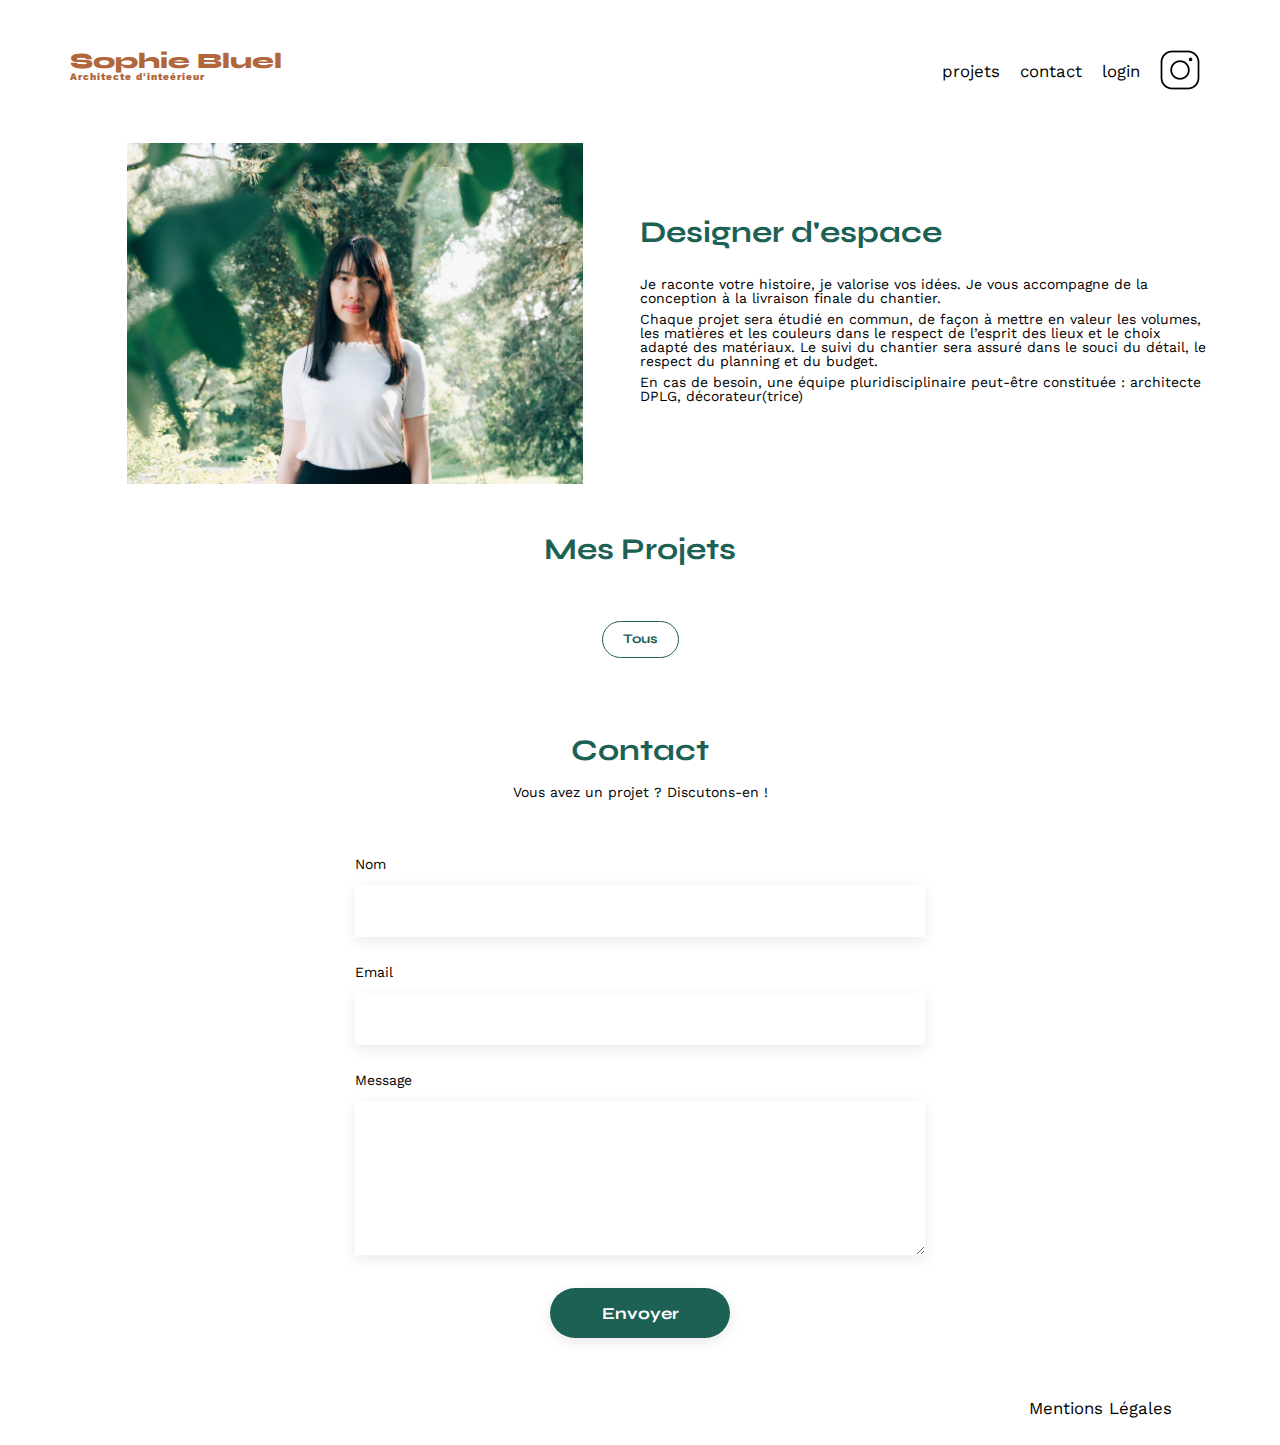
==== FrontEnd/index.html @ fb5fcbe3 "création des filtres" ====
<!DOCTYPE html>
<html lang="fr">
<head>
	<meta charset="UTF-8">
	<title>Sophie Bluel - Architecte d'intérieur</title>
	<meta name="viewport" content="width=device-width, initial-scale=1.0">
	<link rel="preconnect" href="https://fonts.googleapis.com">
	<link rel="preconnect" href="https://fonts.gstatic.com" crossorigin>
	<link href="https://fonts.googleapis.com/css2?family=Syne:wght@700;800&family=Work+Sans&display=swap" rel="stylesheet">
	<meta name="description" content="">
	<link rel="stylesheet" href="./assets/style.css">
	<script src="script.js" defer></script>
</head>
<body>
<header>
	<h1>Sophie Bluel <span>Architecte d'inteérieur</span></h1>
	<nav>
		<ul>
			<li>projets</li>
			<li>contact</li>
			<li>login</li>
			<li><img src="./assets/icons/instagram.png" alt="Instagram"></li>
		</ul>
	</nav>
</header>
<main>
	<section id="introduction">
		<figure>
			<img src="./assets/images/sophie-bluel.png" alt="">
		</figure>
		<article>
			<h2>Designer d'espace</h2>
			<p>Je raconte votre histoire, je valorise vos idées. Je vous accompagne de la conception à la livraison finale du chantier.</p>
			<p>Chaque projet sera étudié en commun, de façon à mettre en valeur les volumes, les matières et les couleurs dans le respect de l’esprit des lieux et le choix adapté des matériaux. Le suivi du chantier sera assuré dans le souci du détail, le respect du planning et du budget.</p>
			<p>En cas de besoin, une équipe pluridisciplinaire peut-être constituée : architecte DPLG, décorateur(trice)</p>
		</article>
	</section>
	<section id="portfolio">
		<h2>Mes Projets</h2>
		<div class="filters">
			<button class="allImages">Tous</button>
		</div>
		<div class="gallery">
			<!-- Ici on va ajouter nos images grace à notre API et javascript
				<figure>
					<img>
					<figcaption></figcaption
				</figure>-->
		</div>
	</section>
	<section id="contact">
		<h2>Contact</h2>
		<p>Vous avez un projet ? Discutons-en !</p>
		<form action="#" method="post">
			<label for="name">Nom</label>
			<input type="text" name="name" id="name">
			<label for="email">Email</label>
			<input type="email" name="email" id="email">
			<label for="message">Message</label>
			<textarea name="message" id="message" cols="30" rows="10"></textarea>
			<input type="submit" value="Envoyer">
		</form>
	</section>
</main>

<footer>
	<nav>
		<ul>
			<li>Mentions Légales</li>
		</ul>
	</nav>
</footer>
</body>
</html>
---- FrontEnd/assets/style.css ----
/******STYLE PAR DÉFAUT*******/
html, body, div, span, applet, object, iframe,
h1, h2, h3, h4, h5, h6, p, blockquote, pre,
a, abbr, acronym, address, big, cite, code,
del, dfn, em, img, ins, kbd, q, s, samp,
small, strike, strong, sub, sup, tt, var,
b, u, i, center,
dl, dt, dd, ol, ul, li,
fieldset, form, label, legend,
table, caption, tbody, tfoot, thead, tr, th, td,
article, aside, canvas, details, embed,
figure, figcaption, footer, header, hgroup,
menu, nav, output, ruby, section, summary,
time, mark, audio, video {
	margin: 0;
	padding: 0;
	border: 0;
	font-size: 100%;
	font: inherit;
	vertical-align: baseline;
}
/* HTML5 display-role reset for older browsers */
article, aside, details, figcaption, figure,
footer, header, hgroup, menu, nav, section {
	display: block;
}
body {
	line-height: 1;
}
ol, ul {
	list-style: none;
}
blockquote, q {
	quotes: none;
}
blockquote:before, blockquote:after,
q:before, q:after {
	content: '';
	content: none;
}
table {
	border-collapse: collapse;
	border-spacing: 0;
}
/** end reset css**/
body {
	max-width: 1140px;
	margin:auto;
	font-family: 'Work Sans' ;
	font-size: 14px;
}
header {
	display: flex;
	justify-content: space-between;
	margin: 50px 0
}
section {
	margin: 50px 0
}

h1{
	display: flex;
	flex-direction: column;
	font-family: 'Syne';
	font-size: 22px;
	font-weight: 800;
	color: #B1663C
}

h1 > span {
	font-family: 'Work Sans';
	font-size:10px;
	letter-spacing: 0.1em;
;
}

h2{
	font-family: 'Syne';
	font-weight: 700;
	font-size: 30px;
	color: #1D6154
}
nav ul {
	display: flex;
	align-items: center;
	list-style-type: none;

}
nav li {
	padding: 0 10px;
	font-size: 1.2em;
}

li:hover {
	color: #B1663C;
}
#introduction {
	display: flex;
	align-items: center;
}
#introduction figure {
	flex: 1
}
#introduction img {
	display: block;
	margin: auto;
	width: 80%;
}

#introduction article {
	flex: 1
}
#introduction h2 {
	margin-bottom: 1em;
}

#introduction p {
	margin-bottom: 0.5em;
}
#portfolio h2 {
	text-align: center;
	margin-bottom: 1em;
}
.gallery {
	width: 100%;
	display: grid;
	grid-template-columns: 1fr 1fr 1fr;
	grid-column-gap: 20px;
	grid-row-gap: 20px;
}

.gallery img {
	width: 100%;

}
#contact {
	width: 50%;
margin: auto;
}
#contact > * {
	text-align: center;

}
#contact h2{
	margin-bottom: 20px;
}
#contact form {
	text-align: left;
	margin-top:30px;
	display: flex;
	flex-direction: column;
}

#contact input {
	height: 50px;
	font-size: 1.2em;
	border: none;
	box-shadow: 0px 4px 14px rgba(0, 0, 0, 0.09);
}
#contact label {
	margin: 2em 0 1em 0;
}
#contact textarea {
	border: none;
	box-shadow: 0px 4px 14px rgba(0, 0, 0, 0.09);
}

input[type="submit"]{
	font-family: 'Syne';
	font-weight: 700;
	color: white;
	background-color: #1D6154;
	margin : 2em auto ;
	width: 180px;
	text-align: center;
	border-radius: 60px ;
}

footer nav ul {
	display: flex;
	justify-content: flex-end;
	margin: 2em
}



/*****style buttons******/

.filters {
	width: 50%;
	margin: auto;
	display: flex;
	justify-content: space-between;
	gap: 1em;
}

.filters button{
	font-family: 'Syne';
	font-weight: 700;
	height: 37px;
	color: #1D6154;
	background-color: white;
	margin : 2em auto ;
	width: auto;
	text-align: center;
	border-radius: 60px ;
	border: 1px solid #1D6154;
	padding-left: 20px;
	padding-right: 20px;
}


.filters button:hover,
.filters button:focus {
	background-color: #1D6154;
	color: white;
}
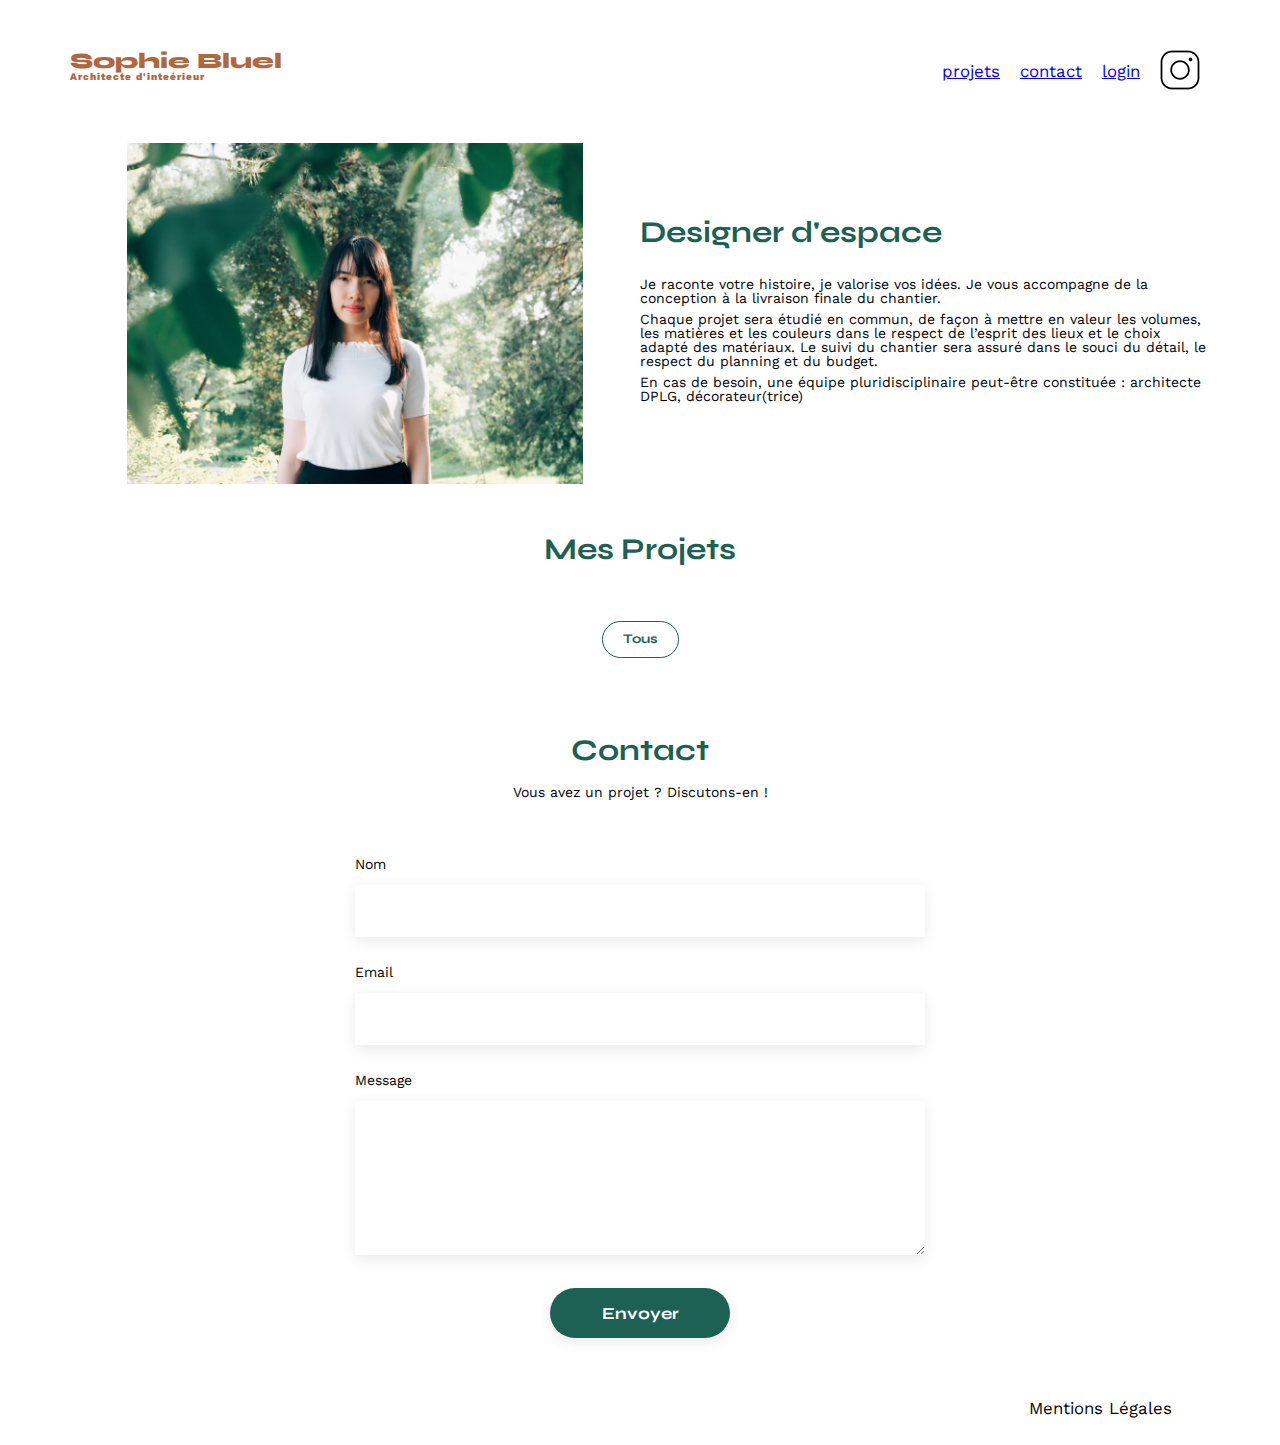
==== commit 136fc4d1: "changements dans l'index, le login.html, le css et ajout d'un fichier login.js" ====
--- a/FrontEnd/index.html
+++ b/FrontEnd/index.html
@@ -16,9 +16,9 @@
 	<h1>Sophie Bluel <span>Architecte d'inteérieur</span></h1>
 	<nav>
 		<ul>
-			<li>projets</li>
-			<li>contact</li>
-			<li>login</li>
+			<li><a href="#portfolio">projets</a></li>
+			<li><a href="#contact">contact</a></li>
+			<li><a href="#login">login</a></li>
 			<li><img src="./assets/icons/instagram.png" alt="Instagram"></li>
 		</ul>
 	</nav>
--- a/FrontEnd/assets/style.css
+++ b/FrontEnd/assets/style.css
@@ -1,5 +1,6 @@
 
 /******STYLE PAR DÉFAUT*******/
+
 html, body, div, span, applet, object, iframe,
 h1, h2, h3, h4, h5, h6, p, blockquote, pre,
 a, abbr, acronym, address, big, cite, code,
@@ -20,30 +21,38 @@
 	font: inherit;
 	vertical-align: baseline;
 }
+
 /* HTML5 display-role reset for older browsers */
+
 article, aside, details, figcaption, figure,
 footer, header, hgroup, menu, nav, section {
 	display: block;
 }
+
 body {
 	line-height: 1;
 }
+
 ol, ul {
 	list-style: none;
 }
+
 blockquote, q {
 	quotes: none;
 }
+
 blockquote:before, blockquote:after,
 q:before, q:after {
 	content: '';
 	content: none;
 }
+
 table {
 	border-collapse: collapse;
 	border-spacing: 0;
 }
 /** end reset css**/
+
 body {
 	max-width: 1140px;
 	margin:auto;
@@ -72,20 +81,18 @@
 	font-family: 'Work Sans';
 	font-size:10px;
 	letter-spacing: 0.1em;
-;
 }
 
 h2{
 	font-family: 'Syne';
 	font-weight: 700;
 	font-size: 30px;
-	color: #1D6154
+	color: #1D6154;
 }
 nav ul {
 	display: flex;
 	align-items: center;
 	list-style-type: none;
-
 }
 nav li {
 	padding: 0 10px;
@@ -95,13 +102,16 @@
 li:hover {
 	color: #B1663C;
 }
+
 #introduction {
 	display: flex;
 	align-items: center;
 }
+
 #introduction figure {
-	flex: 1
-}
+	flex: 1;
+}
+
 #introduction img {
 	display: block;
 	margin: auto;
@@ -109,8 +119,9 @@
 }
 
 #introduction article {
-	flex: 1
-}
+	flex: 1;
+}
+
 #introduction h2 {
 	margin-bottom: 1em;
 }
@@ -118,10 +129,12 @@
 #introduction p {
 	margin-bottom: 0.5em;
 }
+
 #portfolio h2 {
 	text-align: center;
 	margin-bottom: 1em;
 }
+
 .gallery {
 	width: 100%;
 	display: grid;
@@ -132,35 +145,45 @@
 
 .gallery img {
 	width: 100%;
-
-}
-#contact {
+}
+
+#contact,
+#login {
 	width: 50%;
-margin: auto;
-}
-#contact > * {
-	text-align: center;
-
-}
-#contact h2{
+	margin: auto;
+}
+
+#contact > *,
+#login > * {
+	text-align: center;
+}
+
+#contact h2,
+#login h2 {
 	margin-bottom: 20px;
 }
-#contact form {
+
+#contact form,
+#login form {
 	text-align: left;
 	margin-top:30px;
 	display: flex;
 	flex-direction: column;
 }
 
-#contact input {
+#contact input,
+#login input {
 	height: 50px;
 	font-size: 1.2em;
 	border: none;
 	box-shadow: 0px 4px 14px rgba(0, 0, 0, 0.09);
 }
-#contact label {
+
+#contact label,
+#login label {
 	margin: 2em 0 1em 0;
 }
+
 #contact textarea {
 	border: none;
 	box-shadow: 0px 4px 14px rgba(0, 0, 0, 0.09);
@@ -183,9 +206,7 @@
 	margin: 2em
 }
 
-
-
-/*****style buttons******/
+/***** STYLE BUTTONS ******/
 
 .filters {
 	width: 50%;
@@ -216,3 +237,19 @@
 	background-color: #1D6154;
 	color: white;
 }
+
+/******** STYLE PAGE LOGIN ********/
+
+#login h2 {
+	margin-top: 150px;
+}
+
+#login input[type="submit"] {
+	margin-top: 50px;
+}
+
+.login {
+	display: flex;
+	justify-content: center;
+	color: black;
+}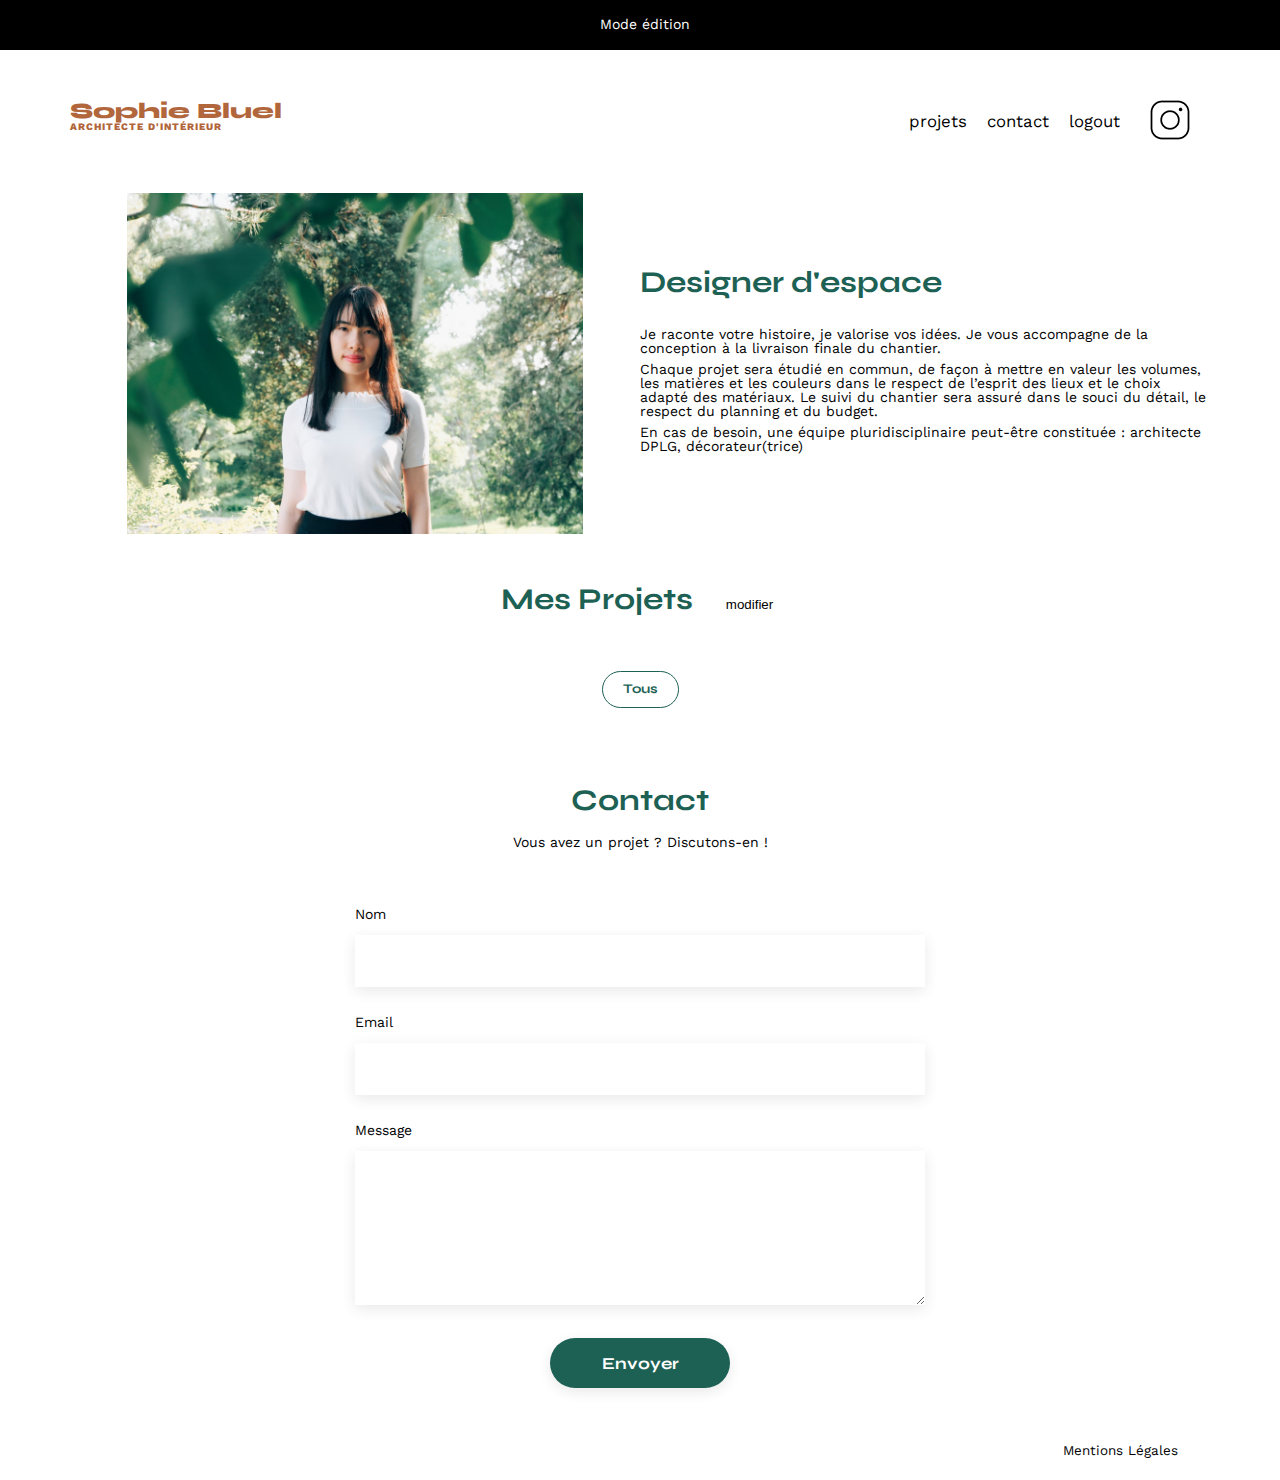
==== commit a53af1b2: "création de l'édit de la page" ====
--- a/FrontEnd/index.html
+++ b/FrontEnd/index.html
@@ -7,18 +7,26 @@
 	<link rel="preconnect" href="https://fonts.googleapis.com">
 	<link rel="preconnect" href="https://fonts.gstatic.com" crossorigin>
 	<link href="https://fonts.googleapis.com/css2?family=Syne:wght@700;800&family=Work+Sans&display=swap" rel="stylesheet">
+	<link rel="stylesheet" href="https://cdnjs.cloudflare.com/ajax/libs/font-awesome/6.2.1/css/all.min.css"
+		integrity="sha512-MV7K8+y+gLIBoVD59lQIYicR65iaqukzvf/nwasF0nqhPay5w/9lJmVM2hMDcnK1OnMGCdVK+iQrJ7lzPJQd1w=="
+		crossorigin="anonymous" referrerpolicy="no-referrer" />
 	<meta name="description" content="">
 	<link rel="stylesheet" href="./assets/style.css">
 	<script src="script.js" defer></script>
 </head>
+
 <body>
+<aside class="edit hidden">
+	<p><i class="fa-regular fa-pen-to-square"></i>Mode édition</p>
+</aside>
 <header>
-	<h1>Sophie Bluel <span>Architecte d'inteérieur</span></h1>
+	<h1>Sophie Bluel <span>ARCHITECTE D'INTÉRIEUR</span></h1>
 	<nav>
 		<ul>
 			<li><a href="#portfolio">projets</a></li>
 			<li><a href="#contact">contact</a></li>
-			<li><a href="#login">login</a></li>
+			<li class="login"><a href="login.HTML">login</a></li>
+			<li class="logout hidden"><a href="login.HTML">logout</a></li>
 			<li><img src="./assets/icons/instagram.png" alt="Instagram"></li>
 		</ul>
 	</nav>
@@ -36,7 +44,7 @@
 		</article>
 	</section>
 	<section id="portfolio">
-		<h2>Mes Projets</h2>
+		<h2>Mes Projets <button class="modify-button hidden"><i class="fa-regular fa-pen-to-square"></i>modifier</button></h2>
 		<div class="filters">
 			<button class="allImages">Tous</button>
 		</div>
@@ -63,7 +71,7 @@
 	</section>
 </main>
 
-<footer>
+<footer class="index-footer">
 	<nav>
 		<ul>
 			<li>Mentions Légales</li>
--- a/FrontEnd/assets/style.css
+++ b/FrontEnd/assets/style.css
@@ -54,15 +54,15 @@
 /** end reset css**/
 
 body {
+	font-family: 'Work Sans' ;
+	font-size: 14px;
+}
+header {
 	max-width: 1140px;
 	margin:auto;
-	font-family: 'Work Sans' ;
-	font-size: 14px;
-}
-header {
 	display: flex;
 	justify-content: space-between;
-	margin: 50px 0
+	padding-top: 50px;
 }
 section {
 	margin: 50px 0
@@ -94,12 +94,20 @@
 	align-items: center;
 	list-style-type: none;
 }
-nav li {
+nav li,
+nav li img{
 	padding: 0 10px;
 	font-size: 1.2em;
 }
 
-li:hover {
+li a,
+li img {
+	color: black;
+	text-decoration: none;
+}
+
+li a:hover,
+li img:hover {
 	color: #B1663C;
 }
 
@@ -206,6 +214,14 @@
 	margin: 2em
 }
 
+.login-footer {
+	margin-top: 30%;
+}
+
+.index-footer,
+.login-footer {
+	font-size: 0.8em;
+}
 /***** STYLE BUTTONS ******/
 
 .filters {
@@ -252,4 +268,42 @@
 	display: flex;
 	justify-content: center;
 	color: black;
+}
+
+/********* STYLE EDITION *********/
+
+.edit {
+	background-color: black;
+	color: white;
+	width: 100%;
+	display: flex;
+	justify-content: center;
+	align-items: center;
+	height: 50px;
+}
+
+.modify-button {
+	border: none;
+	background-color: white;
+	margin-left: 10px;
+}
+
+.fa-pen-to-square {
+	margin-right: 10px;
+}
+
+footer {
+	max-width: 1140px;
+	margin:auto;
+}
+
+main {
+	max-width: 1140px;
+	margin:auto;
+}
+
+
+.edit p {
+	text-align: center;
+	padding-top: 17px;
 }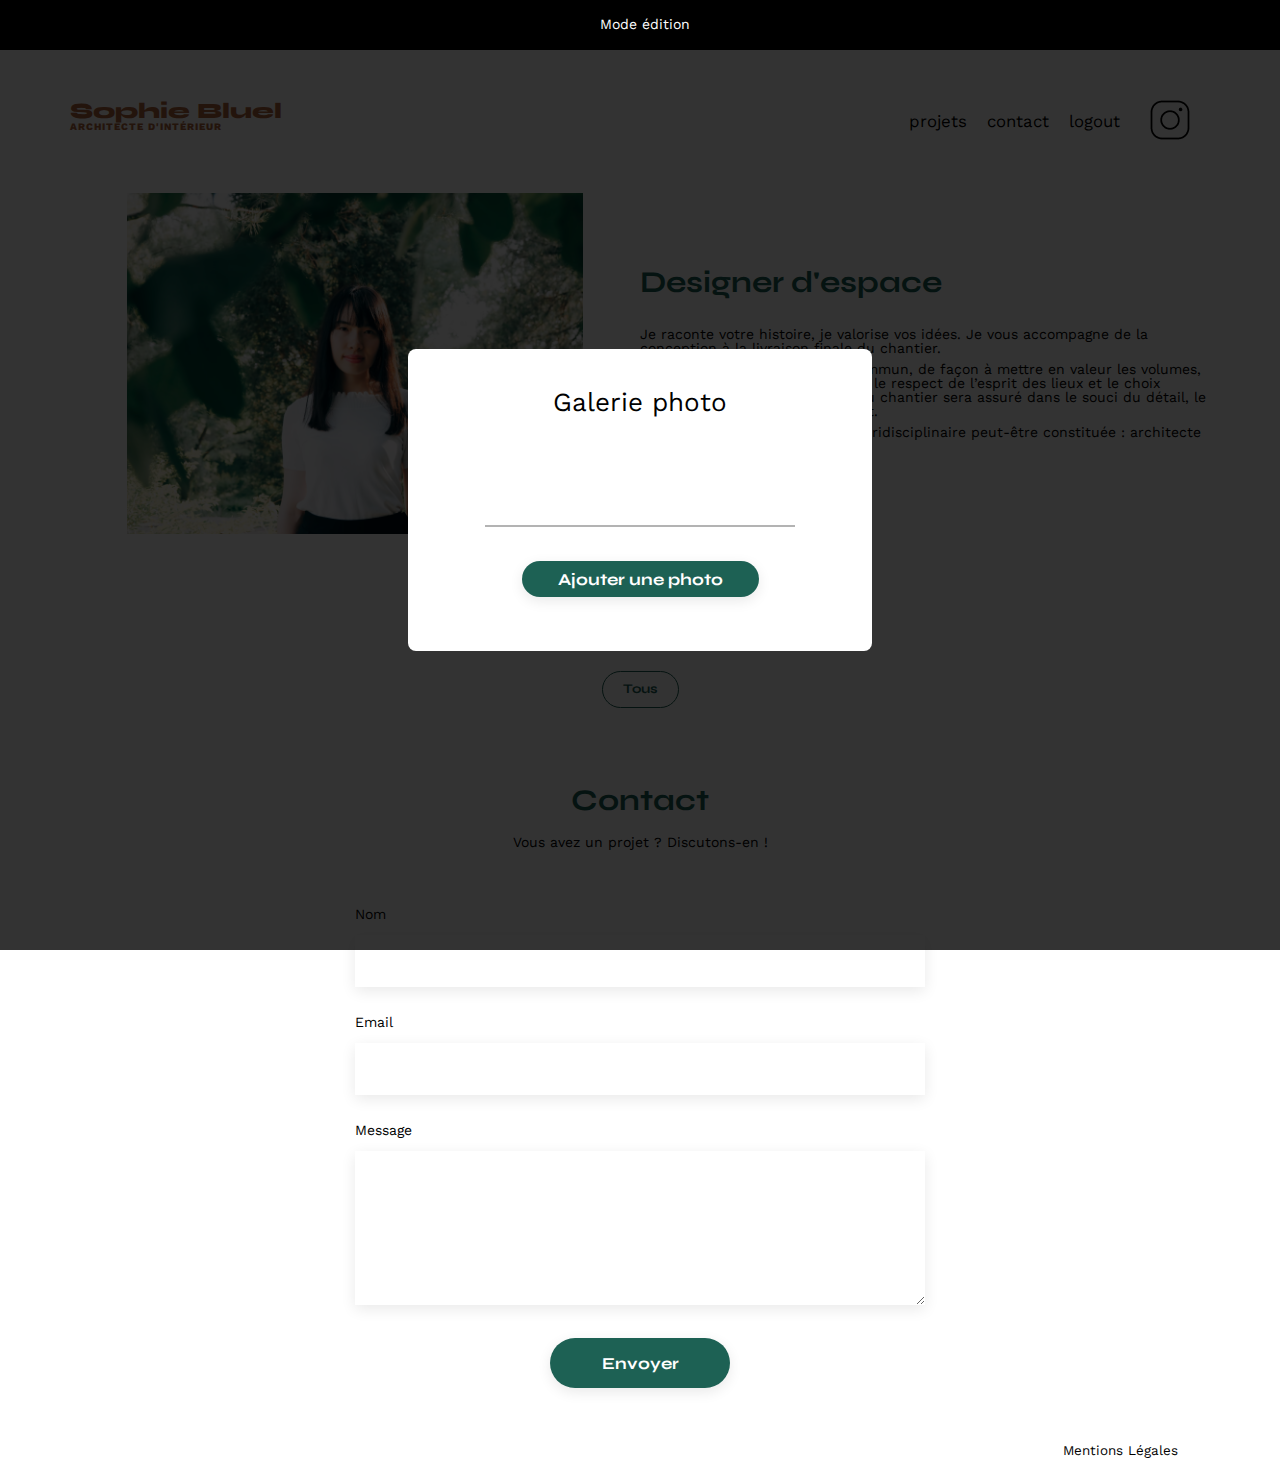
==== commit 016ebd90: "Création de la modale côté HTML et CSS" ====
--- a/FrontEnd/index.html
+++ b/FrontEnd/index.html
@@ -44,7 +44,7 @@
 		</article>
 	</section>
 	<section id="portfolio">
-		<h2>Mes Projets <button class="modify-button hidden"><i class="fa-regular fa-pen-to-square"></i>modifier</button></h2>
+		<h2>Mes Projets <button class="modify-button hidden"><i class="fa-regular fa-pen-to-square"></i><a href="#modale"></a>modifier</button></h2>
 		<div class="filters">
 			<button class="allImages">Tous</button>
 		</div>
@@ -55,6 +55,61 @@
 					<figcaption></figcaption
 				</figure>-->
 		</div>
+	</section>
+	<section id="modal">
+		<div class="gallery-modal">
+			<i class="fa-solid fa-xmark"></i>
+			<h3>Galerie photo </h3>
+			<div class="figure-modal">
+				<!--<figure>
+					<img src="assets/images/abajour-tahina.png" alt="Abajour Tahina">
+					<figcaption><i class= "delete-img fa-solid fa-trash-can"></i></figcaption>
+				</figure>
+				<figure>
+					<img src="assets/images/abajour-tahina.png" alt="Abajour Tahina">
+					<figcaption><i class= "delete-img fa-solid fa-trash-can"></i></figcaption>
+				</figure>
+				<figure>
+					<img src="assets/images/abajour-tahina.png" alt="Abajour Tahina">
+					<figcaption><i class= "delete-img fa-solid fa-trash-can"></i></figcaption>
+				</figure>
+				<figure>
+					<img src="assets/images/abajour-tahina.png" alt="Abajour Tahina">
+					<figcaption><i class= "delete-img fa-solid fa-trash-can"></i></figcaption>
+				</figure>
+				<figure>
+					<img src="assets/images/abajour-tahina.png" alt="Abajour Tahina">
+					<figcaption><i class= "delete-img fa-solid fa-trash-can"></i></figcaption>
+				</figure>
+				<figure>
+					<img src="assets/images/abajour-tahina.png" alt="Abajour Tahina">
+					<figcaption><i class= "delete-img fa-solid fa-trash-can"></i></figcaption>
+				</figure>
+				<figure>
+					<img src="assets/images/abajour-tahina.png" alt="Abajour Tahina">
+					<figcaption><i class= "delete-img fa-solid fa-trash-can"></i></figcaption>
+				</figure>
+				<figure>
+					<img src="assets/images/abajour-tahina.png" alt="Abajour Tahina">
+					<figcaption><i class= "delete-img fa-solid fa-trash-can"></i></figcaption>
+				</figure>
+				<figure>
+					<img src="assets/images/abajour-tahina.png" alt="Abajour Tahina">
+					<figcaption><i class= "delete-img fa-solid fa-trash-can"></i></figcaption>
+				</figure>
+				<figure>
+					<img src="assets/images/abajour-tahina.png" alt="Abajour Tahina">
+					<figcaption><i class= "delete-img fa-solid fa-trash-can"></i></figcaption>
+				</figure>
+				<figure>
+					<img src="assets/images/abajour-tahina.png" alt="Abajour Tahina">
+					<figcaption><i class= "delete-img fa-solid fa-trash-can"></i></figcaption>
+				</figure>-->
+			</div>
+			<div class="border"></div>
+			<input class="addImage" type="submit" value="Ajouter une photo">
+		</div>
+		
 	</section>
 	<section id="contact">
 		<h2>Contact</h2>
--- a/FrontEnd/assets/style.css
+++ b/FrontEnd/assets/style.css
@@ -306,4 +306,103 @@
 .edit p {
 	text-align: center;
 	padding-top: 17px;
+}
+
+
+/***** STYLE MODALE GALLERY *****/
+
+#modal * {
+	column-gap: 10px;
+	row-gap: 20px;
+}
+
+#modal {
+	position: fixed;
+	display: flex;
+	justify-content: center;
+	align-items: center;
+	top: 0;
+	left: 0;
+	width: 100%;
+	height: 100%;
+	background: rgba(0, 0, 0, 0.8);
+	/*display: none;*/
+}
+
+.gallery-modal {
+	border-radius: 8px;
+	background-color: white;
+	width: 30%;
+	height: auto;
+	max-width: calc(100vw - 20px);
+	max-height: calc(100vh - 20px);
+	padding: 20px;
+	padding-left: 40px;
+	padding-right: 40px;
+}
+
+.figure-modal {
+	z-index: 3;
+	display: grid;
+	grid-template-columns: 1fr 1fr 1fr 1fr 1fr;
+	grid-column-gap: 10px;
+	padding: 20px;
+}
+
+.fa-xmark {
+	display: block;
+	text-align: end;
+}
+
+.gallery-modal input {
+	display: flex;
+	justify-content: center;
+	width: 237px;
+	height: 36px;
+	font-size: 1.2em;
+	border: none;
+	box-shadow: 0px 4px 14px rgba(0, 0, 0, 0.09);
+}
+
+h3 {
+	font-size: 26px;
+	display: flex;
+	justify-content: center;
+	padding: 20px;
+}
+
+#modal img {
+	width: 100%;
+	position: relative;
+	
+}
+
+.figure-modal {
+	position: relative;
+}
+
+.border {
+	border: #b3b3b3 solid 1px;
+	width: 80%;
+	height: auto;
+	margin: auto;
+	margin-top: 50px;
+}
+
+figcaption {
+	position: relative;
+}
+
+.figure-modal i {
+	position: absolute;
+	z-index: 5;
+	justify-content: flex-end;
+	top: -90px;
+	right: 6px;
+	display: block;
+	background-color: black;
+	color: white;
+	padding: 3px;
+	border-radius: 5px;
+	font-size: 10px;
 }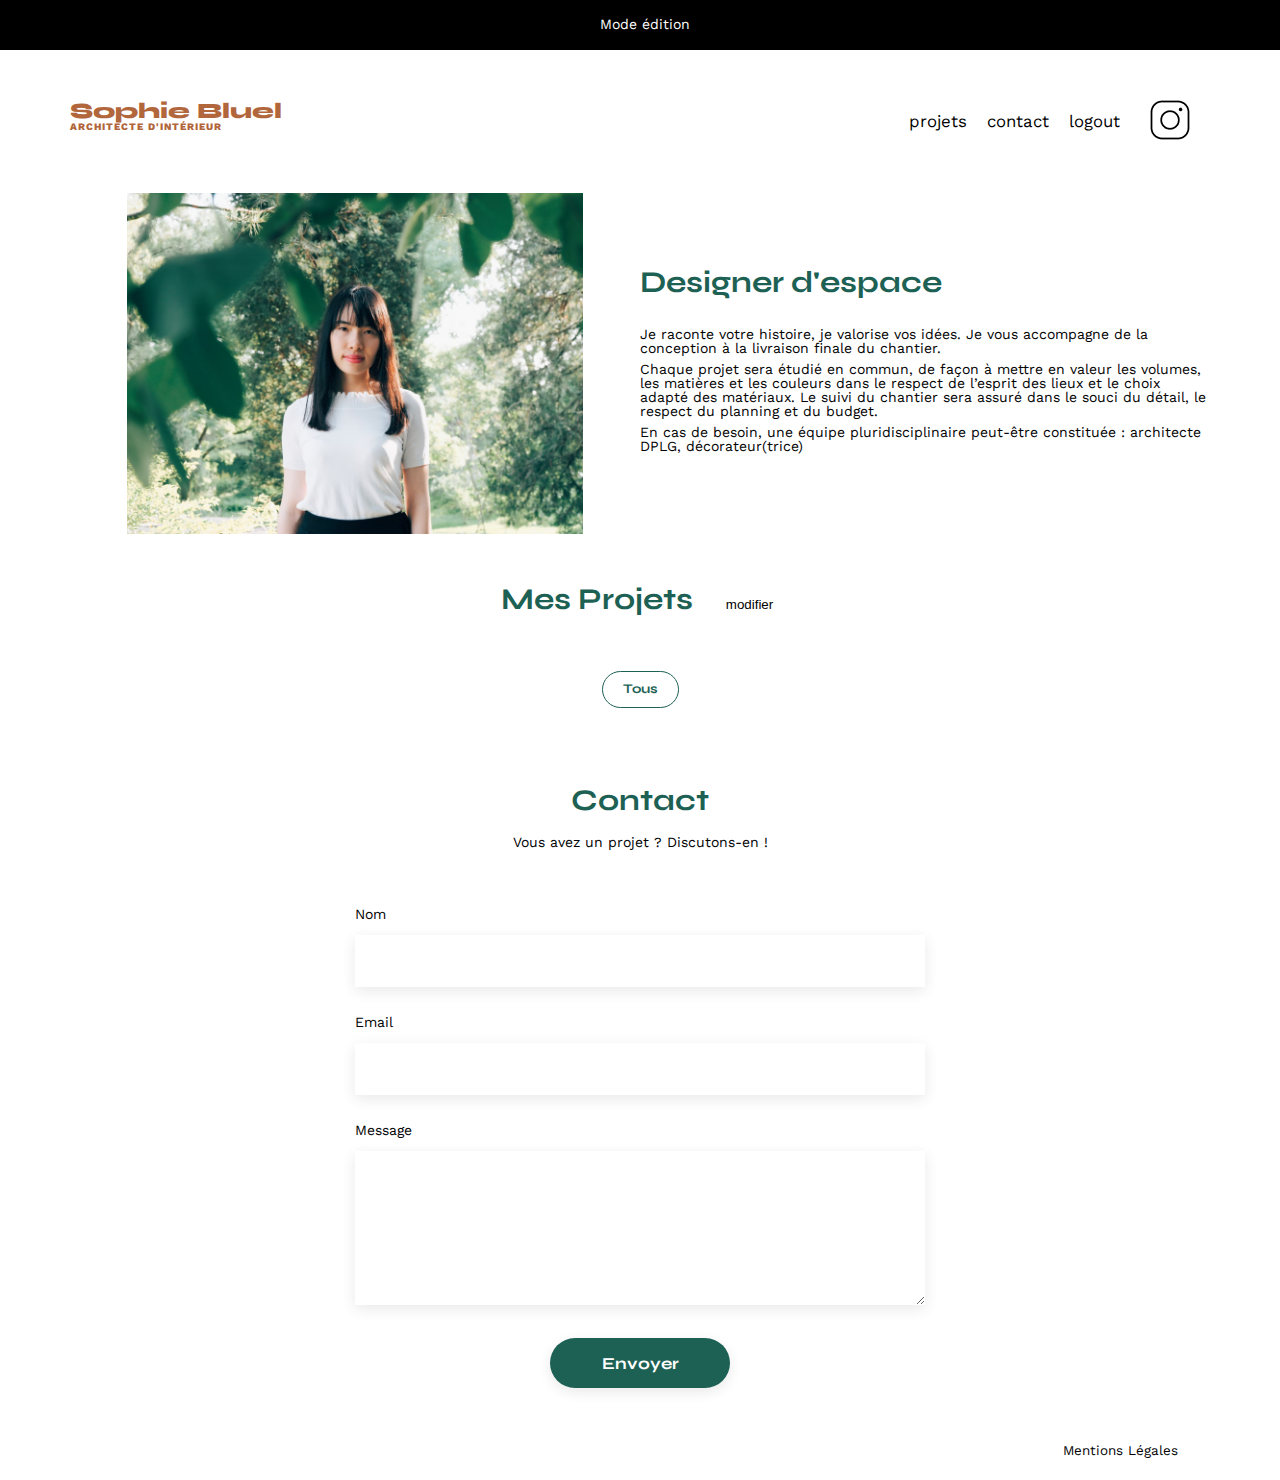
==== commit 8b8a55cd: "renommage" ====
--- a/FrontEnd/index.html
+++ b/FrontEnd/index.html
@@ -56,7 +56,7 @@
 				</figure>-->
 		</div>
 	</section>
-	<section id="modal">
+	<section id="modal1">
 		<div class="gallery-modal">
 			<i class="fa-solid fa-xmark"></i>
 			<h3>Galerie photo </h3>
@@ -109,7 +109,6 @@
 			<div class="border"></div>
 			<input class="addImage" type="submit" value="Ajouter une photo">
 		</div>
-		
 	</section>
 	<section id="contact">
 		<h2>Contact</h2>
--- a/FrontEnd/assets/style.css
+++ b/FrontEnd/assets/style.css
@@ -311,22 +311,23 @@
 
 /***** STYLE MODALE GALLERY *****/
 
-#modal * {
+#modal1 * {
 	column-gap: 10px;
 	row-gap: 20px;
 }
 
-#modal {
+#modal1 {
 	position: fixed;
 	display: flex;
 	justify-content: center;
 	align-items: center;
+	margin: auto;
 	top: 0;
 	left: 0;
 	width: 100%;
 	height: 100%;
 	background: rgba(0, 0, 0, 0.8);
-	/*display: none;*/
+	display: none;
 }
 
 .gallery-modal {
@@ -342,7 +343,6 @@
 }
 
 .figure-modal {
-	z-index: 3;
 	display: grid;
 	grid-template-columns: 1fr 1fr 1fr 1fr 1fr;
 	grid-column-gap: 10px;
@@ -371,10 +371,9 @@
 	padding: 20px;
 }
 
-#modal img {
+.figure-modal img {
 	width: 100%;
 	position: relative;
-	
 }
 
 .figure-modal {
@@ -395,7 +394,6 @@
 
 .figure-modal i {
 	position: absolute;
-	z-index: 5;
 	justify-content: flex-end;
 	top: -90px;
 	right: 6px;
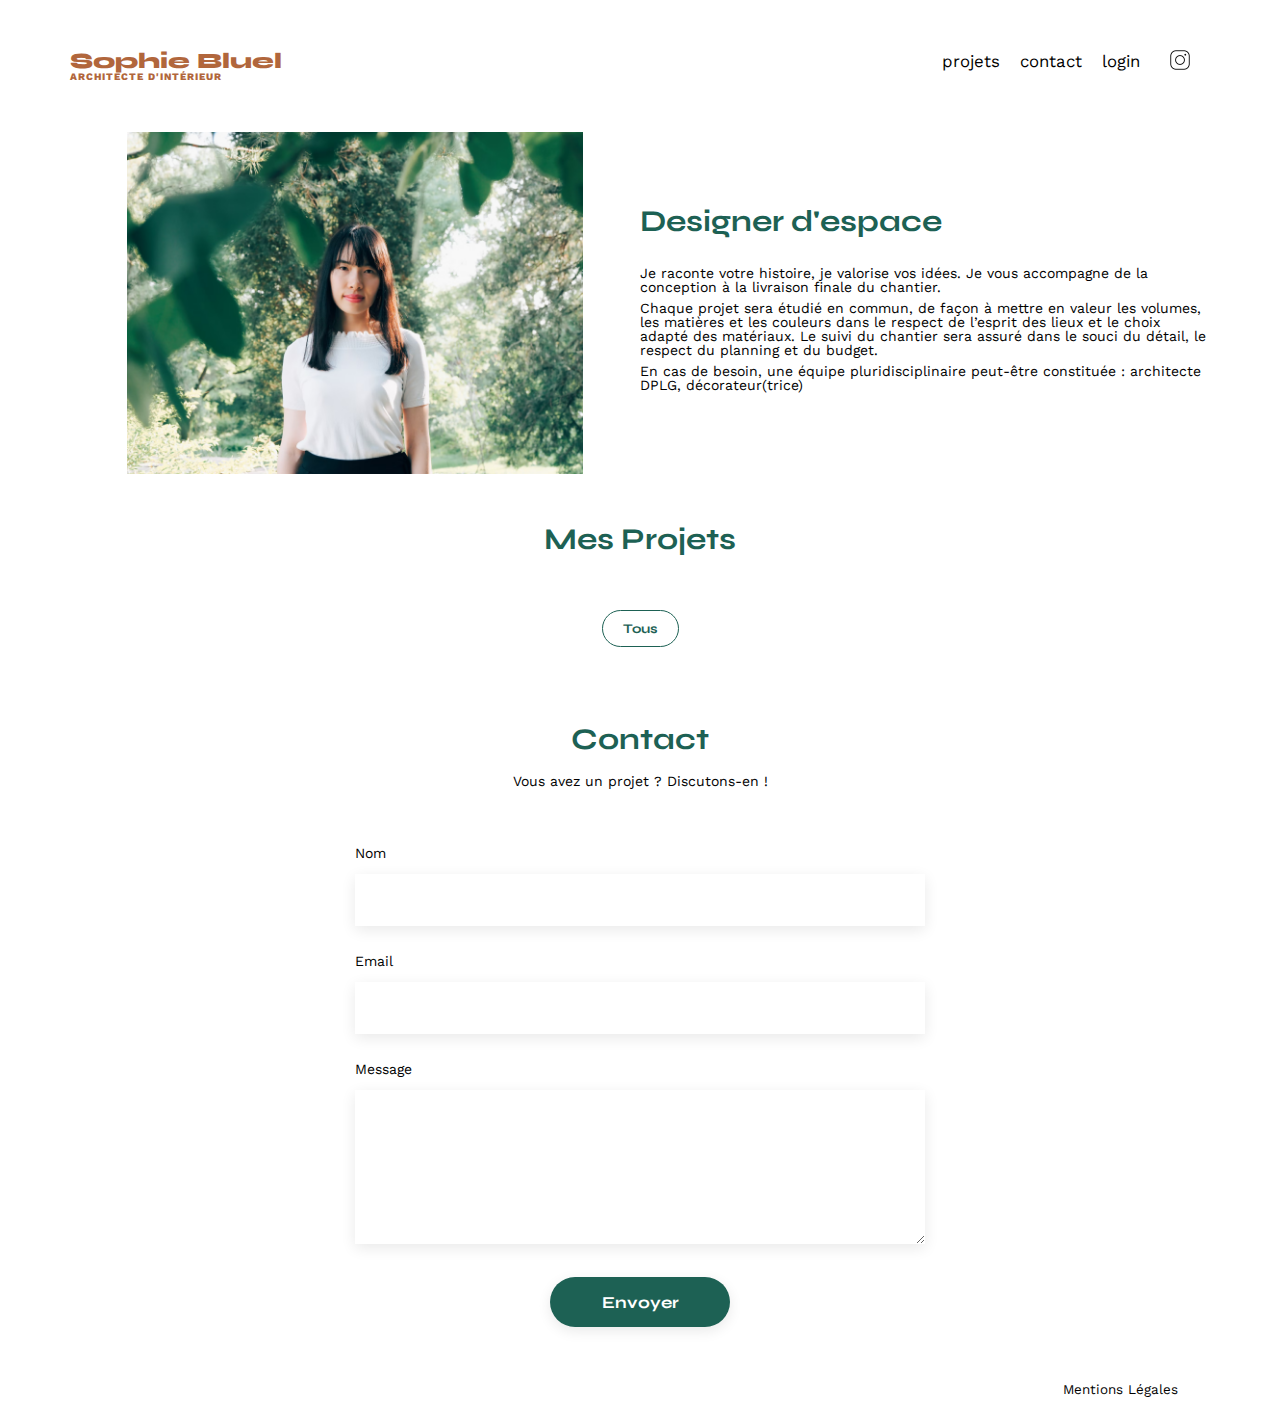
==== commit 5aab51e6: "Création de la modale 2 en HTML CSS et JS + changements login/logout JS" ====
--- a/FrontEnd/index.html
+++ b/FrontEnd/index.html
@@ -16,9 +16,9 @@
 </head>
 
 <body>
-<aside class="edit hidden">
+<div class="edit hidden">
 	<p><i class="fa-regular fa-pen-to-square"></i>Mode édition</p>
-</aside>
+</div>
 <header>
 	<h1>Sophie Bluel <span>ARCHITECTE D'INTÉRIEUR</span></h1>
 	<nav>
@@ -27,7 +27,7 @@
 			<li><a href="#contact">contact</a></li>
 			<li class="login"><a href="login.HTML">login</a></li>
 			<li class="logout hidden"><a href="login.HTML">logout</a></li>
-			<li><img src="./assets/icons/instagram.png" alt="Instagram"></li>
+			<li><a href="#"><img src="./assets/icons/instagram.png" alt="Instagram"></a></li>
 		</ul>
 	</nav>
 </header>
@@ -61,7 +61,7 @@
 			<i class="fa-solid fa-xmark"></i>
 			<h3>Galerie photo </h3>
 			<div class="figure-modal">
-				<!--<figure>
+			<!--<figure>
 					<img src="assets/images/abajour-tahina.png" alt="Abajour Tahina">
 					<figcaption><i class= "delete-img fa-solid fa-trash-can"></i></figcaption>
 				</figure>
@@ -107,7 +107,35 @@
 				</figure>-->
 			</div>
 			<div class="border"></div>
-			<input class="addImage" type="submit" value="Ajouter une photo">
+			<input class="addImage" type="submit" value="Ajouter une photo"/>
+		</div>
+	</section>
+	<section id="modal2">
+		<div class="add-photo-modal">
+			<div class="icone">
+				<i class="fa-solid fa-arrow-left"></i>
+				<i class="fa-solid fa-xmark close-modal2"></i>
+			</div>
+			<h3>Ajout photo </h3>
+			<form method="post" action="#" id="form">
+				<div class="form">
+					<div class="blue-rectangle">
+						<i class="fa-regular fa-image"></i>
+						<div class="imgAdded">
+							<!-- créer en JS-->
+						</div>
+						<label for="img-upload" class="new-img-button">+ Ajouter photo</label>
+						<input type="file" id="img-upload" accept="image/"/>
+						<p class="paragraph">jpg, png : 4mo max</p>
+					</div>
+					<label for="title">Titre</label>
+            		<input type="text" name="title" id="title"/>
+					<label for="category">Catégorie</label>	
+					<select name="category" id="category"></select>
+				</div>
+				<div class="border"></div>
+				<input class="validate" type="submit" value="Valider">
+			</form>
 		</div>
 	</section>
 	<section id="contact">
--- a/FrontEnd/assets/style.css
+++ b/FrontEnd/assets/style.css
@@ -104,6 +104,7 @@
 li img {
 	color: black;
 	text-decoration: none;
+	height: 20px;
 }
 
 li a:hover,
@@ -309,15 +310,17 @@
 }
 
 
-/***** STYLE MODALE GALLERY *****/
-
-#modal1 * {
+/***** STYLE GALLERY MODAL *****/
+
+#modal1 *,
+#modal2 * {
 	column-gap: 10px;
 	row-gap: 20px;
 }
 
-#modal1 {
-	position: fixed;
+#modal1,
+#modal2 {
+	position: absolute;
 	display: flex;
 	justify-content: center;
 	align-items: center;
@@ -330,7 +333,8 @@
 	display: none;
 }
 
-.gallery-modal {
+.gallery-modal,
+.add-photo-modal {
 	border-radius: 8px;
 	background-color: white;
 	width: 30%;
@@ -354,6 +358,12 @@
 	text-align: end;
 }
 
+.fa-arrow-left {
+	display: block;
+	text-align: start;
+	width: 50%;
+}
+
 .gallery-modal input {
 	display: flex;
 	justify-content: center;
@@ -381,7 +391,7 @@
 }
 
 .border {
-	border: #b3b3b3 solid 1px;
+	border: 1px solid #b3b3b3;
 	width: 80%;
 	height: auto;
 	margin: auto;
@@ -403,4 +413,114 @@
 	padding: 3px;
 	border-radius: 5px;
 	font-size: 10px;
+}
+
+
+/***** STYLE ADD PHOTO MODALE *****/
+
+#img-upload {
+	display: none;
+}
+
+.new-img-button {
+	border: 1px solid #CBD6DC;
+	border-radius: 50px;
+	background-color: #CBD6DC;
+	color: #306685;
+	width: 50%;
+	margin: auto;
+	height: 36px;
+	display: flex;
+	justify-content: center;
+	align-items: center;
+}
+
+.blue-rectangle {
+	display: flex;
+	flex-direction: column;
+	margin: auto;
+	background-color: #E8F1F6;
+	width: 80%;
+	margin-bottom: 20px;
+	padding: 20px;
+}
+
+.fa-image {
+	color: #B9C5CC;
+	text-align: center;
+	font-size: 4rem;
+}
+
+.icone {
+	display: flex;
+	justify-content: space-between;
+}
+
+.new-img {
+	background-color: #CBD6DC;
+	color: #306685;
+	border: none;
+	border-radius: 25px;
+	margin: auto;
+	width: 50%;
+	height: 36px;
+}
+
+#modal2 .blue-rectangle {
+	row-gap: 10px;
+}
+
+.blue-rectangle p {
+	font-size: 10px;
+	font-family: "Work Sans";
+	text-align: center;
+}
+.form {
+	display: flex;
+	flex-direction: column;
+	margin-top: 20px;
+	width: 88%;
+	margin: auto;
+}
+
+#title,
+#category {
+	border: none;
+	box-shadow: rgba(99, 99, 99, 0.2) 0px 2px 8px 0px;
+	height: 50px;
+	width: 100%;
+	row-gap: 10px;
+}
+
+#modal2 input[type="submit"] {
+	background-color: #A7A7A7;
+	width: 50%;
+	height: 36px;
+	border: none;
+	display: flex;
+	text-align: center;
+	justify-content: center;
+}
+
+.input {
+	position: relative;
+}
+
+.input i{ 
+	position: absolute; 
+	left: 350px; 
+	top: 21px;
+	font-size: 10px;
+	color: #6C6C6C;
+}
+
+.imgAdded img {
+	width: 129px;
+	height: 193px;
+	object-fit: cover;
+}
+
+.imgAdded {
+	padding: 0;
+	margin: auto;
 }